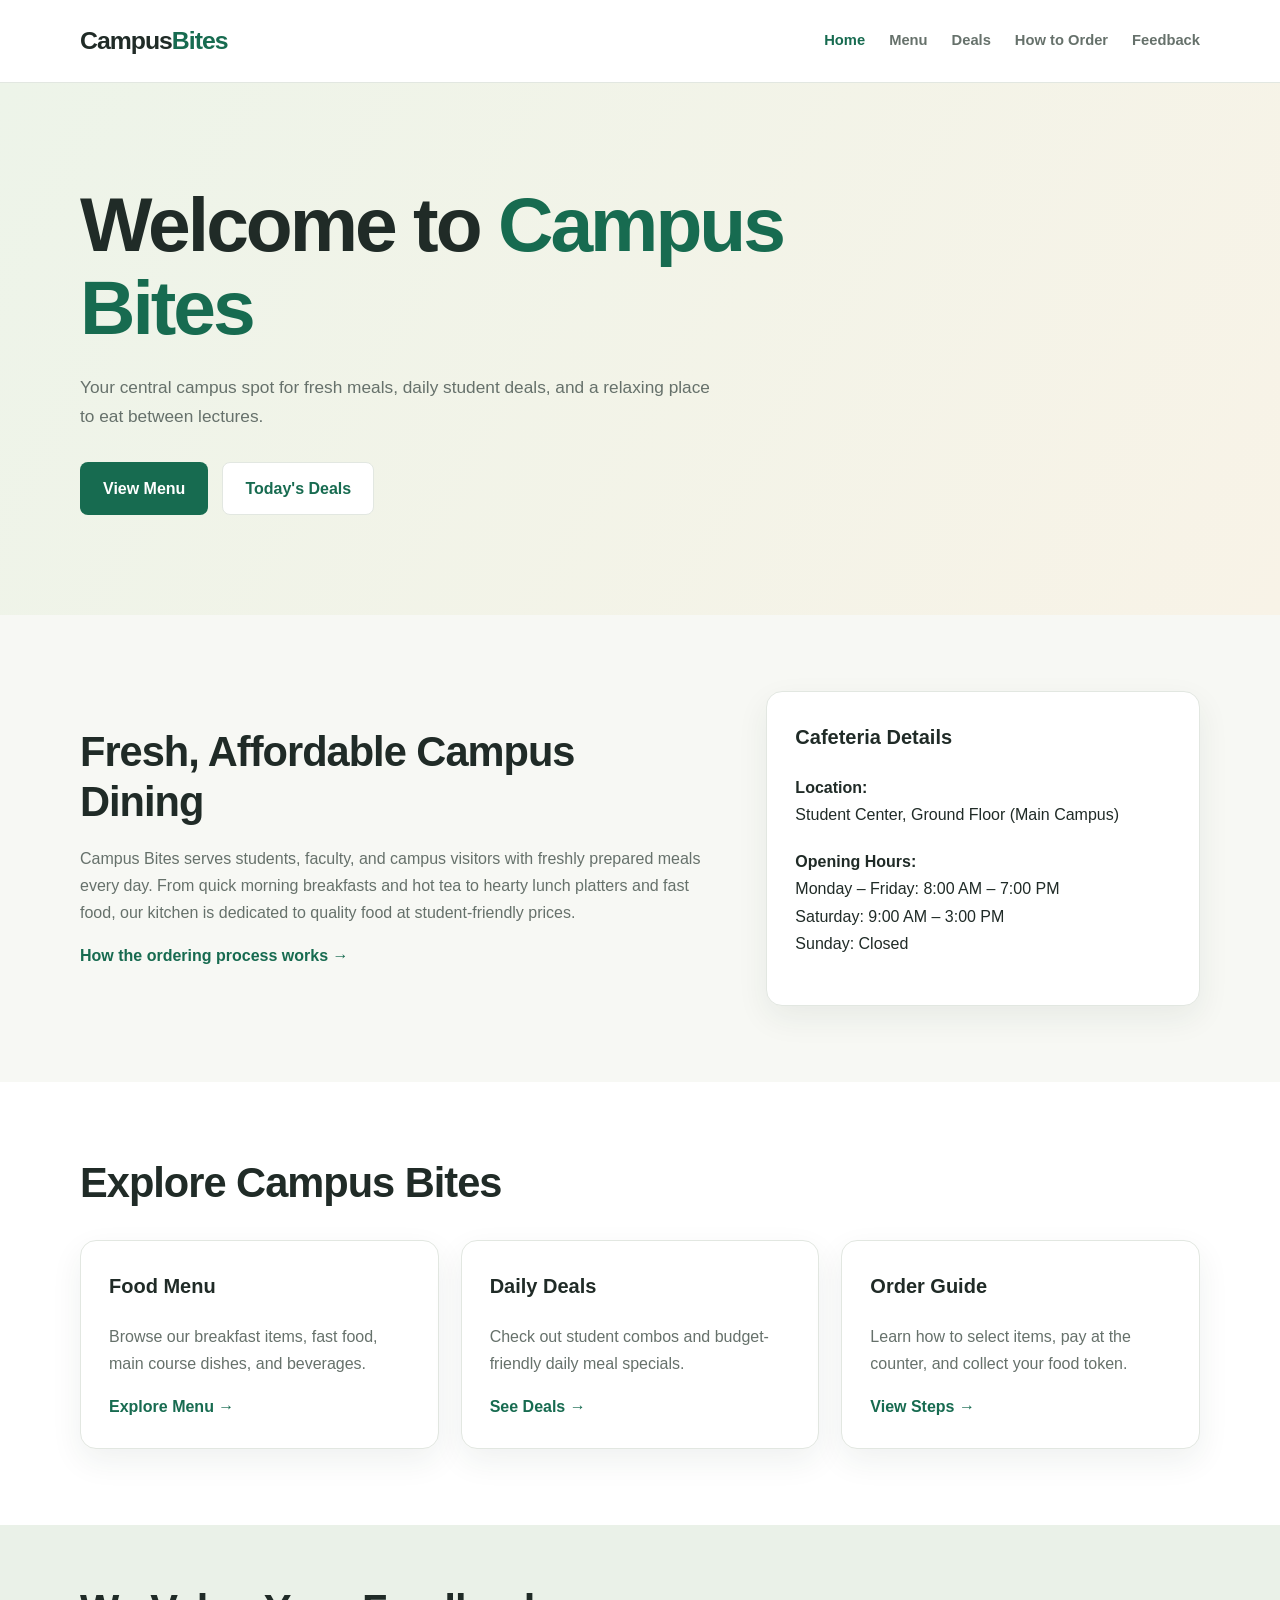
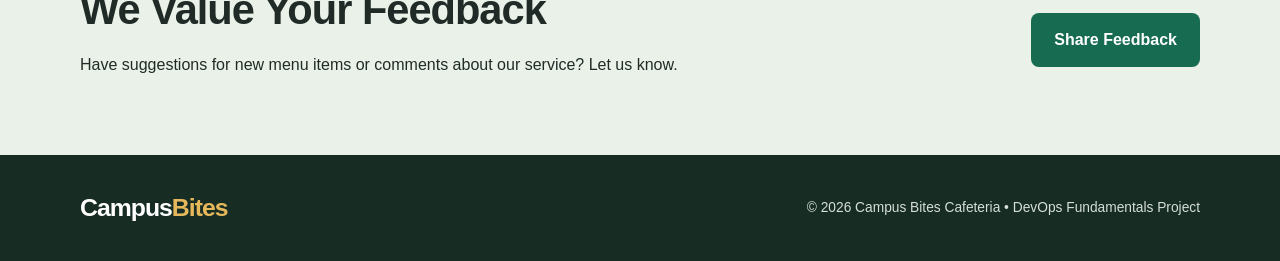
==== src/index.html @ 2783b187 "feature: implement Campus Bites homepage and responsive styles" ====
<!DOCTYPE html>
<html lang="en">

<head>
    <meta charset="UTF-8">
    <meta name="viewport" content="width=device-width, initial-scale=1.0">
    <title>Campus Bites | University Cafeteria</title>
    <link rel="stylesheet" href="../styles/style.css">
</head>

<body>

    <header class="site-header">
        <div class="container header-inner">
            <a class="brand" href="index.html">Campus<span>Bites</span></a>
            <nav class="site-nav" aria-label="Main Navigation">
                <a class="active" href="index.html">Home</a>
                <a href="menu.html">Menu</a>
                <a href="deals.html">Deals</a>
                <a href="order.html">How to Order</a>
                <a href="feedback.html">Feedback</a>
            </nav>
        </div>
    </header>

    <main>
        <section class="hero">
            <div class="container hero-content">
                <h1>Welcome to <span>Campus Bites</span></h1>
                <p class="hero-description">
                    Your central campus spot for fresh meals, daily student deals, and a relaxing place to eat between
                    lectures.
                </p>
                <div class="hero-actions">
                    <a class="btn btn-primary" href="menu.html">View Menu</a>
                    <a class="btn btn-secondary" href="deals.html">Today's Deals</a>
                </div>
            </div>
        </section>

        <section class="section welcome">
            <div class="container welcome-grid">
                <div>
                    <h2>Fresh, Affordable Campus Dining</h2>
                    <p>
                        Campus Bites serves students, faculty, and campus visitors with freshly prepared meals every
                        day. From quick morning breakfasts and hot tea to hearty lunch platters and fast food, our
                        kitchen is dedicated to quality food at student-friendly prices.
                    </p>
                    <a class="text-link" href="order.html">How the ordering process works &rarr;</a>
                </div>

                <div class="info-card">
                    <h3>Cafeteria Details</h3>
                    <p>
                        <strong>Location:</strong><br>
                        Student Center, Ground Floor (Main Campus)
                    </p>
                    <p>
                        <strong>Opening Hours:</strong><br>
                        Monday &ndash; Friday: 8:00 AM &ndash; 7:00 PM<br>
                        Saturday: 9:00 AM &ndash; 3:00 PM<br>
                        Sunday: Closed
                    </p>
                </div>
            </div>
        </section>

        <section class="section quick-links">
            <div class="container">
                <h2>Explore Campus Bites</h2>
                <div class="card-grid">
                    <article class="feature-card">
                        <h3>Food Menu</h3>
                        <p>Browse our breakfast items, fast food, main course dishes, and beverages.</p>
                        <a class="text-link" href="menu.html">Explore Menu &rarr;</a>
                    </article>

                    <article class="feature-card">
                        <h3>Daily Deals</h3>
                        <p>Check out student combos and budget-friendly daily meal specials.</p>
                        <a class="text-link" href="deals.html">See Deals &rarr;</a>
                    </article>

                    <article class="feature-card">
                        <h3>Order Guide</h3>
                        <p>Learn how to select items, pay at the counter, and collect your food token.</p>
                        <a class="text-link" href="order.html">View Steps &rarr;</a>
                    </article>
                </div>
            </div>
        </section>

        <section class="feedback-banner">
            <div class="container feedback-banner-inner">
                <div>
                    <h2>We Value Your Feedback</h2>
                    <p>Have suggestions for new menu items or comments about our service? Let us know.</p>
                </div>
                <a class="btn btn-primary" href="feedback.html">Share Feedback</a>
            </div>
        </section>
    </main>

    <footer class="site-footer">
        <div class="container footer-inner">
            <a class="brand footer-brand" href="index.html">Campus<span>Bites</span></a>
            <p>&copy; 2026 Campus Bites Cafeteria &bull; DevOps Fundamentals Project</p>
        </div>
    </footer>

</body>

</html>
---- styles/style.css ----
:root {
     --color-primary: #176b50;
     --color-primary-dark: #104b39;
     --color-accent: #e6b85c;
     --color-background: #f7f8f4;
     --color-surface: #ffffff;
     --color-text: #202b27;
     --color-muted: #66716b;
     --color-border: #e2e7e1;
     --radius: 16px;
     --shadow: 0 12px 32px rgba(26, 53, 39, 0.07);
 }

 * {
     box-sizing: border-box;
 }

 html {
     scroll-behavior: smooth;
 }

 body {
     margin: 0;
     color: var(--color-text);
     background: var(--color-background);
     font-family: Arial, Helvetica, sans-serif;
     line-height: 1.7;
 }

 a {
     color: inherit;
     text-decoration: none;
 }

 .container {
     width: min(1120px, calc(100% - 40px));
     margin-inline: auto;
 }

 .site-header {
     background: var(--color-surface);
     border-bottom: 1px solid var(--color-border);
 }

 .header-inner {
     min-height: 82px;
     display: flex;
     align-items: center;
     justify-content: space-between;
     gap: 24px;
 }

 .brand {
     font-size: 1.55rem;
     font-weight: 800;
     letter-spacing: -1px;
 }

 .brand span {
     color: var(--color-primary);
 }

 .site-nav {
     display: flex;
     flex-wrap: wrap;
     align-items: center;
     gap: 24px;
 }

 .site-nav a {
     color: var(--color-muted);
     font-size: 0.92rem;
     font-weight: 600;
 }

 .site-nav a:hover,
 .site-nav a.active {
     color: var(--color-primary);
 }

 .hero {
     padding: 100px 0;
     background: linear-gradient(120deg, #edf4e9, #f8f3e7);
 }

 .hero-content {
     max-width: 1120px;
 }

 .eyebrow {
     margin: 0 0 12px;
     color: var(--color-primary);
     font-size: 0.78rem;
     font-weight: 800;
     letter-spacing: 2px;
 }

 .hero h1 {
     max-width: 760px;
     margin: 0;
     font-size: clamp(2.7rem, 6vw, 5rem);
     line-height: 1.08;
     letter-spacing: -3px;
 }

 .hero h1 span {
     color: var(--color-primary);
 }

 .hero-description {
     max-width: 640px;
     margin: 24px 0 30px;
     color: var(--color-muted);
     font-size: 1.08rem;
 }

 .hero-actions {
     display: flex;
     flex-wrap: wrap;
     gap: 14px;
 }

 .btn {
     display: inline-flex;
     justify-content: center;
     align-items: center;
     min-height: 48px;
     padding: 12px 22px;
     border: 1px solid transparent;
     border-radius: 8px;
     font-weight: 700;
     transition: transform 0.2s, background 0.2s;
 }

 .btn:hover {
     transform: translateY(-2px);
 }

 .btn-primary {
     color: #ffffff;
     background: var(--color-primary);
 }

 .btn-primary:hover {
     background: var(--color-primary-dark);
 }

 .btn-secondary {
     color: var(--color-primary);
     background: #ffffff;
     border-color: var(--color-border);
 }

 .section {
     padding: 76px 0;
 }

 .welcome-grid {
     display: grid;
     grid-template-columns: 1.3fr 0.9fr;
     align-items: center;
     gap: 60px;
 }

 .section h2,
 .feedback-banner h2 {
     margin: 0 0 18px;
     font-size: clamp(1.8rem, 4vw, 2.6rem);
     line-height: 1.2;
     letter-spacing: -1px;
 }

 .welcome-grid>div:first-child>p:not(.eyebrow) {
     color: var(--color-muted);
 }

 .info-card,
 .feature-card {
     padding: 28px;
     background: var(--color-surface);
     border: 1px solid var(--color-border);
     border-radius: var(--radius);
     box-shadow: var(--shadow);
 }

 .info-card h3,
 .feature-card h3 {
     margin-top: 0;
     font-size: 1.25rem;
 }

 .info-card p {
     margin-bottom: 20px;
 }

 .small-note {
     color: var(--color-muted);
     font-size: 0.8rem;
 }

 .quick-links {
     background: #ffffff;
 }

 .card-grid {
     display: grid;
     grid-template-columns: repeat(3, minmax(0, 1fr));
     gap: 22px;
     margin-top: 32px;
 }

 .card-number {
     color: var(--color-primary);
     font-size: 0.85rem;
     font-weight: 800;
 }

 .feature-card p {
     color: var(--color-muted);
 }

 .text-link {
     color: var(--color-primary);
     font-weight: 700;
 }

 .feedback-banner {
     padding: 60px 0;
     background: #eaf1e8;
 }

 .feedback-banner-inner {
     display: flex;
     align-items: center;
     justify-content: space-between;
     gap: 30px;
 }

 .feedback-banner h2 {
     margin-bottom: 10px;
 }

 .site-footer {
     padding: 32px 0;
     background: #172c23;
     color: #ffffff;
 }

 .footer-inner {
     display: flex;
     flex-wrap: wrap;
     align-items: center;
     justify-content: space-between;
     gap: 16px;
 }

 .footer-brand span {
     color: var(--color-accent);
 }

 .footer-inner p {
     margin: 0;
     color: #d4dfd7;
     font-size: 0.86rem;
 }

 @media (max-width: 800px) {
     .header-inner {
         padding: 18px 0;
         align-items: flex-start;
         flex-direction: column;
     }

     .site-nav {
         gap: 12px 18px;
     }

     .hero {
         padding: 72px 0;
     }

     .welcome-grid {
         grid-template-columns: 1fr;
         gap: 30px;
     }

     .card-grid {
         grid-template-columns: 1fr 1fr;
     }

     .feedback-banner-inner {
         align-items: flex-start;
         flex-direction: column;
     }
 }

 @media (max-width: 520px) {
     .container {
         width: min(100% - 28px, 1120px);
     }

     .hero h1 {
         letter-spacing: -1.5px;
     }

     .card-grid {
         grid-template-columns: 1fr;
     }

     .footer-inner {
         align-items: flex-start;
         flex-direction: column;
     }
 }
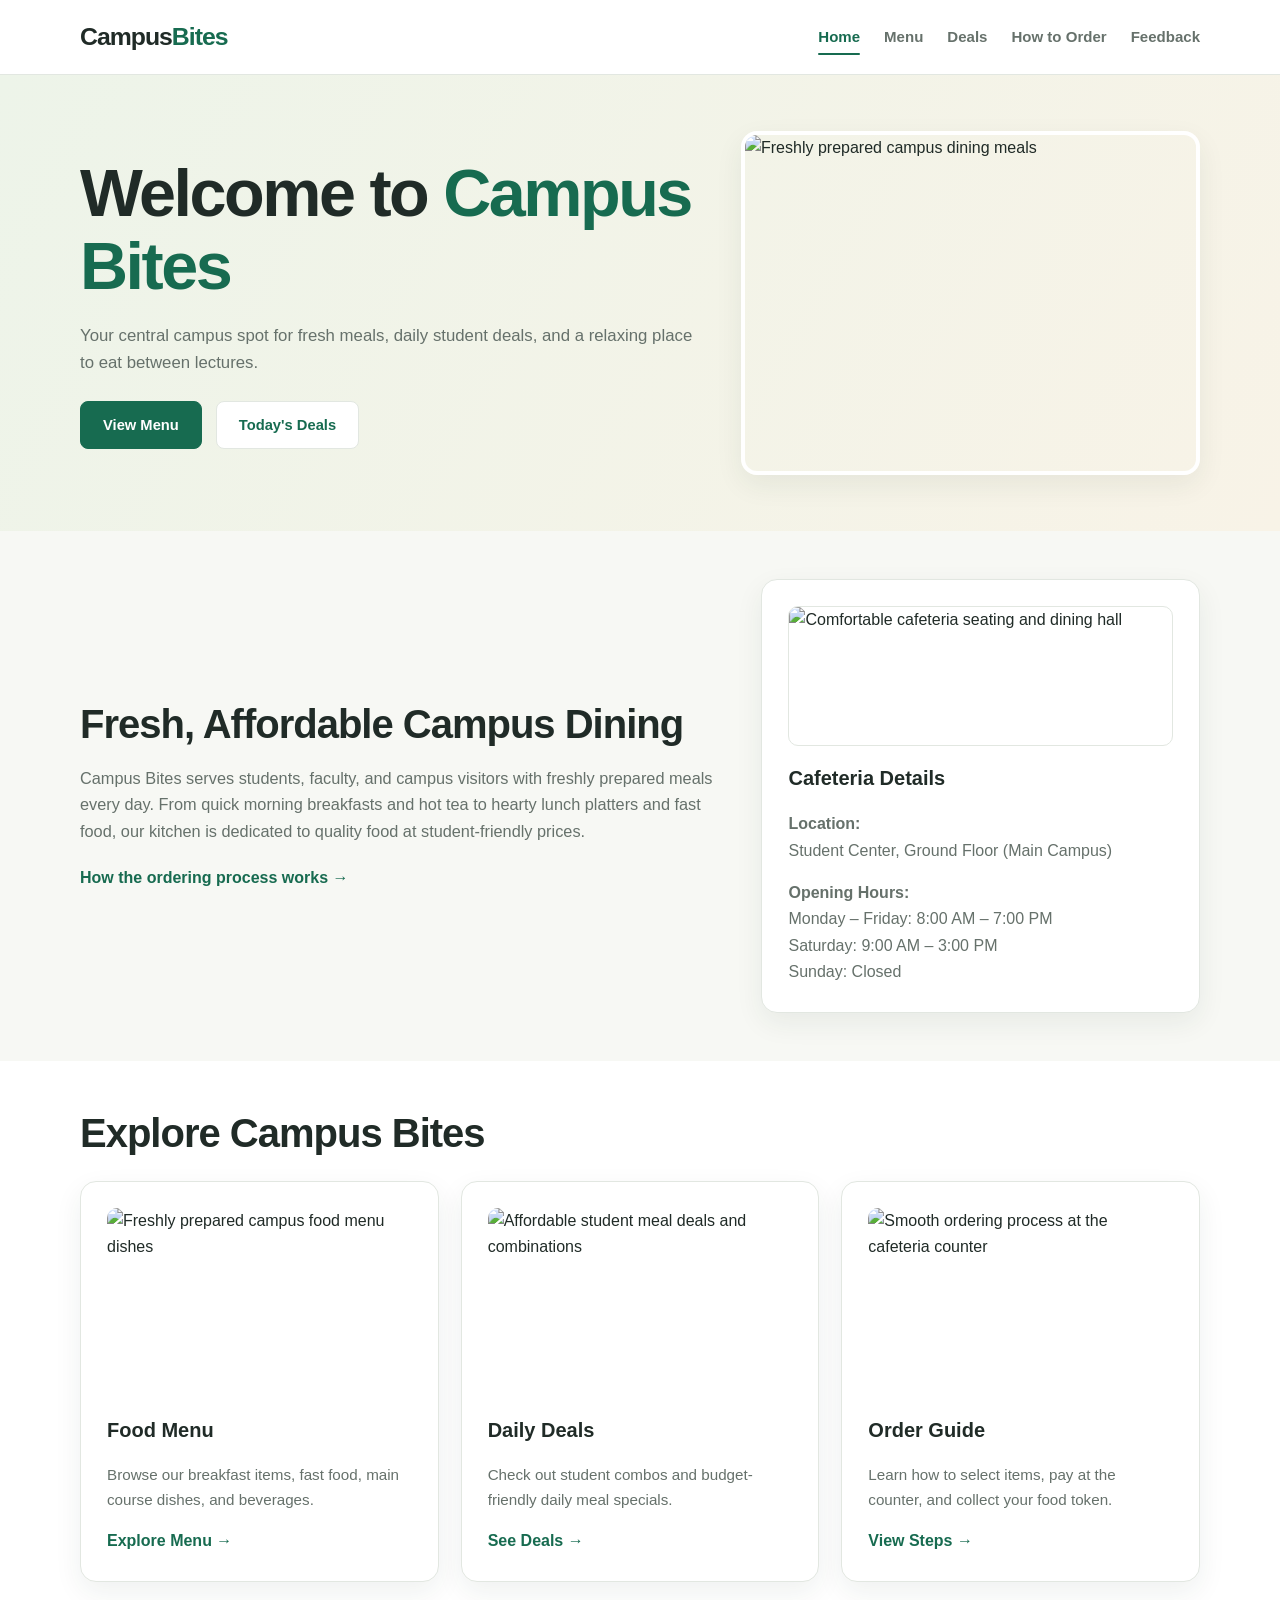
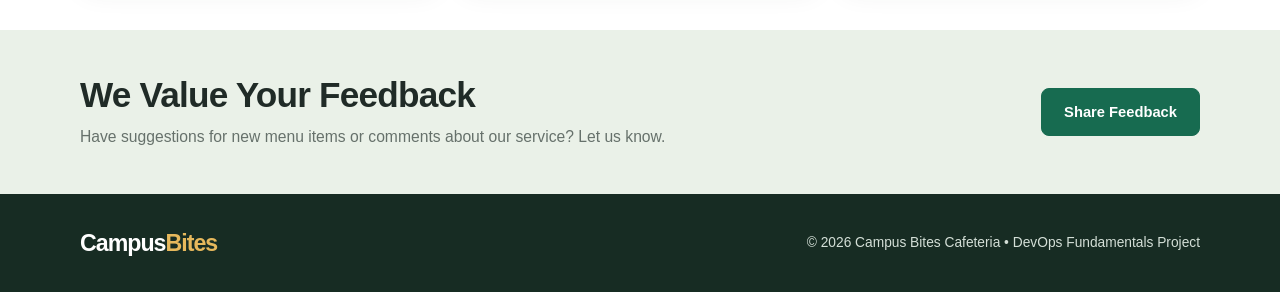
==== commit efd28c00: "fix: update homepage and global CSS" ====
--- a/src/index.html
+++ b/src/index.html
@@ -2,19 +2,24 @@
 <html lang="en">
 
 <head>
+    <!-- Basic document metadata -->
     <meta charset="UTF-8">
     <meta name="viewport" content="width=device-width, initial-scale=1.0">
+    <meta name="description" content="Welcome to Campus Bites - your central university cafeteria for fresh meals, daily student deals, and friendly dining.">
     <title>Campus Bites | University Cafeteria</title>
+
+    <!-- Shared stylesheet across all pages -->
     <link rel="stylesheet" href="../styles/style.css">
 </head>
 
 <body>
 
+    <!-- Shared Website Header and Navigation -->
     <header class="site-header">
         <div class="container header-inner">
-            <a class="brand" href="index.html">Campus<span>Bites</span></a>
+            <a class="brand" href="index.html" aria-label="Campus Bites home">Campus<span>Bites</span></a>
             <nav class="site-nav" aria-label="Main Navigation">
-                <a class="active" href="index.html">Home</a>
+                <a class="active" href="index.html" aria-current="page">Home</a>
                 <a href="menu.html">Menu</a>
                 <a href="deals.html">Deals</a>
                 <a href="order.html">How to Order</a>
@@ -24,20 +29,30 @@
     </header>
 
     <main>
+        <!-- Homepage Hero Section with Visual Split Layout -->
         <section class="hero">
-            <div class="container hero-content">
-                <h1>Welcome to <span>Campus Bites</span></h1>
-                <p class="hero-description">
-                    Your central campus spot for fresh meals, daily student deals, and a relaxing place to eat between
-                    lectures.
-                </p>
-                <div class="hero-actions">
-                    <a class="btn btn-primary" href="menu.html">View Menu</a>
-                    <a class="btn btn-secondary" href="deals.html">Today's Deals</a>
+            <div class="container hero-content home-hero-grid">
+                <div class="home-hero-text">
+                    <h1>Welcome to <span>Campus Bites</span></h1>
+                    <p class="hero-description">
+                        Your central campus spot for fresh meals, daily student deals, and a relaxing place to eat between
+                        lectures.
+                    </p>
+                    <div class="hero-actions">
+                        <a class="btn btn-primary" href="menu.html">View Menu</a>
+                        <a class="btn btn-secondary" href="deals.html">Today's Deals</a>
+                    </div>
+                </div>
+                <div class="home-hero-visual">
+                    <img src="https://images.unsplash.com/photo-1504674900247-0877df9cc836?auto=format&fit=crop&w=800&q=80"
+                         alt="Freshly prepared campus dining meals"
+                         class="home-hero-image"
+                         fetchpriority="high">
                 </div>
             </div>
         </section>
 
+        <!-- Welcome & Cafeteria Information Section -->
         <section class="section welcome">
             <div class="container welcome-grid">
                 <div>
@@ -51,6 +66,10 @@
                 </div>
 
                 <div class="info-card">
+                    <img src="https://images.unsplash.com/photo-1555396273-367ea4eb4db5?auto=format&fit=crop&w=700&q=80"
+                         alt="Comfortable cafeteria seating and dining hall"
+                         class="welcome-card-image"
+                         loading="lazy">
                     <h3>Cafeteria Details</h3>
                     <p>
                         <strong>Location:</strong><br>
@@ -66,23 +85,39 @@
             </div>
         </section>
 
+        <!-- Explore Quick Links Feature Section -->
         <section class="section quick-links">
             <div class="container">
                 <h2>Explore Campus Bites</h2>
                 <div class="card-grid">
+                    <!-- Feature Card 1: Food Menu -->
                     <article class="feature-card">
+                        <img src="https://images.unsplash.com/photo-1565299624946-b28f40a0ae38?auto=format&fit=crop&w=600&q=80"
+                             alt="Freshly prepared campus food menu dishes"
+                             class="feature-card-image"
+                             loading="lazy">
                         <h3>Food Menu</h3>
                         <p>Browse our breakfast items, fast food, main course dishes, and beverages.</p>
                         <a class="text-link" href="menu.html">Explore Menu &rarr;</a>
                     </article>
 
+                    <!-- Feature Card 2: Daily Deals -->
                     <article class="feature-card">
+                        <img src="https://images.unsplash.com/photo-1567620905732-2d1ec7ab7445?auto=format&fit=crop&w=600&q=80"
+                             alt="Affordable student meal deals and combinations"
+                             class="feature-card-image"
+                             loading="lazy">
                         <h3>Daily Deals</h3>
                         <p>Check out student combos and budget-friendly daily meal specials.</p>
                         <a class="text-link" href="deals.html">See Deals &rarr;</a>
                     </article>
 
+                    <!-- Feature Card 3: Order Guide -->
                     <article class="feature-card">
+                        <img src="https://images.unsplash.com/photo-1556740738-b6a63e27c4df?auto=format&fit=crop&w=600&q=80"
+                             alt="Smooth ordering process at the cafeteria counter"
+                             class="feature-card-image"
+                             loading="lazy">
                         <h3>Order Guide</h3>
                         <p>Learn how to select items, pay at the counter, and collect your food token.</p>
                         <a class="text-link" href="order.html">View Steps &rarr;</a>
@@ -91,6 +126,7 @@
             </div>
         </section>
 
+        <!-- Feedback Call to Action Banner -->
         <section class="feedback-banner">
             <div class="container feedback-banner-inner">
                 <div>
@@ -102,13 +138,14 @@
         </section>
     </main>
 
+    <!-- Shared Website Footer -->
     <footer class="site-footer">
         <div class="container footer-inner">
-            <a class="brand footer-brand" href="index.html">Campus<span>Bites</span></a>
+            <a class="brand footer-brand" href="index.html" aria-label="Campus Bites home">Campus<span>Bites</span></a>
             <p>&copy; 2026 Campus Bites Cafeteria &bull; DevOps Fundamentals Project</p>
         </div>
     </footer>
 
 </body>
 
-</html>+</html>
--- a/styles/style.css
+++ b/styles/style.css
@@ -1,314 +1,1843 @@
- :root {
-     --color-primary: #176b50;
-     --color-primary-dark: #104b39;
-     --color-accent: #e6b85c;
-     --color-background: #f7f8f4;
-     --color-surface: #ffffff;
-     --color-text: #202b27;
-     --color-muted: #66716b;
-     --color-border: #e2e7e1;
-     --radius: 16px;
-     --shadow: 0 12px 32px rgba(26, 53, 39, 0.07);
- }
-
- * {
-     box-sizing: border-box;
- }
-
- html {
-     scroll-behavior: smooth;
- }
-
- body {
-     margin: 0;
-     color: var(--color-text);
-     background: var(--color-background);
-     font-family: Arial, Helvetica, sans-serif;
-     line-height: 1.7;
- }
-
- a {
-     color: inherit;
-     text-decoration: none;
- }
-
- .container {
-     width: min(1120px, calc(100% - 40px));
-     margin-inline: auto;
- }
-
- .site-header {
-     background: var(--color-surface);
-     border-bottom: 1px solid var(--color-border);
- }
-
- .header-inner {
-     min-height: 82px;
-     display: flex;
-     align-items: center;
-     justify-content: space-between;
-     gap: 24px;
- }
-
- .brand {
-     font-size: 1.55rem;
-     font-weight: 800;
-     letter-spacing: -1px;
- }
-
- .brand span {
-     color: var(--color-primary);
- }
-
- .site-nav {
-     display: flex;
-     flex-wrap: wrap;
-     align-items: center;
-     gap: 24px;
- }
-
- .site-nav a {
-     color: var(--color-muted);
-     font-size: 0.92rem;
-     font-weight: 600;
- }
-
- .site-nav a:hover,
- .site-nav a.active {
-     color: var(--color-primary);
- }
-
- .hero {
-     padding: 100px 0;
-     background: linear-gradient(120deg, #edf4e9, #f8f3e7);
- }
-
- .hero-content {
-     max-width: 1120px;
- }
-
- .eyebrow {
-     margin: 0 0 12px;
-     color: var(--color-primary);
-     font-size: 0.78rem;
-     font-weight: 800;
-     letter-spacing: 2px;
- }
-
- .hero h1 {
-     max-width: 760px;
-     margin: 0;
-     font-size: clamp(2.7rem, 6vw, 5rem);
-     line-height: 1.08;
-     letter-spacing: -3px;
- }
-
- .hero h1 span {
-     color: var(--color-primary);
- }
-
- .hero-description {
-     max-width: 640px;
-     margin: 24px 0 30px;
-     color: var(--color-muted);
-     font-size: 1.08rem;
- }
-
- .hero-actions {
-     display: flex;
-     flex-wrap: wrap;
-     gap: 14px;
- }
-
- .btn {
-     display: inline-flex;
-     justify-content: center;
-     align-items: center;
-     min-height: 48px;
-     padding: 12px 22px;
-     border: 1px solid transparent;
-     border-radius: 8px;
-     font-weight: 700;
-     transition: transform 0.2s, background 0.2s;
- }
-
- .btn:hover {
-     transform: translateY(-2px);
- }
-
- .btn-primary {
-     color: #ffffff;
-     background: var(--color-primary);
- }
-
- .btn-primary:hover {
-     background: var(--color-primary-dark);
- }
-
- .btn-secondary {
-     color: var(--color-primary);
-     background: #ffffff;
-     border-color: var(--color-border);
- }
-
- .section {
-     padding: 76px 0;
- }
-
- .welcome-grid {
-     display: grid;
-     grid-template-columns: 1.3fr 0.9fr;
-     align-items: center;
-     gap: 60px;
- }
-
- .section h2,
- .feedback-banner h2 {
-     margin: 0 0 18px;
-     font-size: clamp(1.8rem, 4vw, 2.6rem);
-     line-height: 1.2;
-     letter-spacing: -1px;
- }
-
- .welcome-grid>div:first-child>p:not(.eyebrow) {
-     color: var(--color-muted);
- }
-
- .info-card,
- .feature-card {
-     padding: 28px;
-     background: var(--color-surface);
-     border: 1px solid var(--color-border);
-     border-radius: var(--radius);
-     box-shadow: var(--shadow);
- }
-
- .info-card h3,
- .feature-card h3 {
-     margin-top: 0;
-     font-size: 1.25rem;
- }
-
- .info-card p {
-     margin-bottom: 20px;
- }
-
- .small-note {
-     color: var(--color-muted);
-     font-size: 0.8rem;
- }
-
- .quick-links {
-     background: #ffffff;
- }
-
- .card-grid {
-     display: grid;
-     grid-template-columns: repeat(3, minmax(0, 1fr));
-     gap: 22px;
-     margin-top: 32px;
- }
-
- .card-number {
-     color: var(--color-primary);
-     font-size: 0.85rem;
-     font-weight: 800;
- }
-
- .feature-card p {
-     color: var(--color-muted);
- }
-
- .text-link {
-     color: var(--color-primary);
-     font-weight: 700;
- }
-
- .feedback-banner {
-     padding: 60px 0;
-     background: #eaf1e8;
- }
-
- .feedback-banner-inner {
-     display: flex;
-     align-items: center;
-     justify-content: space-between;
-     gap: 30px;
- }
-
- .feedback-banner h2 {
-     margin-bottom: 10px;
- }
-
- .site-footer {
-     padding: 32px 0;
-     background: #172c23;
-     color: #ffffff;
- }
-
- .footer-inner {
-     display: flex;
-     flex-wrap: wrap;
-     align-items: center;
-     justify-content: space-between;
-     gap: 16px;
- }
-
- .footer-brand span {
-     color: var(--color-accent);
- }
-
- .footer-inner p {
-     margin: 0;
-     color: #d4dfd7;
-     font-size: 0.86rem;
- }
-
- @media (max-width: 800px) {
-     .header-inner {
-         padding: 18px 0;
-         align-items: flex-start;
-         flex-direction: column;
-     }
-
-     .site-nav {
-         gap: 12px 18px;
-     }
-
-     .hero {
-         padding: 72px 0;
-     }
-
-     .welcome-grid {
-         grid-template-columns: 1fr;
-         gap: 30px;
-     }
-
-     .card-grid {
-         grid-template-columns: 1fr 1fr;
-     }
-
-     .feedback-banner-inner {
-         align-items: flex-start;
-         flex-direction: column;
-     }
- }
-
- @media (max-width: 520px) {
-     .container {
-         width: min(100% - 28px, 1120px);
-     }
-
-     .hero h1 {
-         letter-spacing: -1.5px;
-     }
-
-     .card-grid {
-         grid-template-columns: 1fr;
-     }
-
-     .footer-inner {
-         align-items: flex-start;
-         flex-direction: column;
-     }
- }+/* ==========================================================================
+   CAMPUS BITES — COMPLETE SHARED STYLESHEET
+   Shared across all pages: Home, Menu, Deals, How to Order, Feedback
+   ========================================================================== */
+
+/* ==========================================================================
+   1. CSS CUSTOM PROPERTIES (DESIGN TOKENS)
+   Unified color palette, typography tokens, radius, and elevation tokens
+   ========================================================================== */
+:root {
+    /* Brand color palette */
+    --color-primary: #176b50;
+    --color-primary-dark: #104b39;
+    --color-accent: #e6b85c;
+    --color-background: #f7f8f4;
+    --color-surface: #ffffff;
+    --color-text: #202b27;
+    --color-muted: #66716b;
+    --color-border: #e2e7e1;
+
+    /* Shape & elevation tokens */
+    --radius: 16px;
+    --shadow: 0 10px 28px rgba(26, 53, 39, 0.07);
+    --shadow-hover: 0 16px 36px rgba(26, 53, 39, 0.12);
+}
+
+/* ==========================================================================
+   2. GLOBAL RESETS & BASE TYPOGRAPHY
+   Standard cross-browser resets and foundational element formatting
+   ========================================================================== */
+*,
+*::before,
+*::after {
+    box-sizing: border-box;
+}
+
+html {
+    scroll-behavior: smooth;
+}
+
+body {
+    margin: 0;
+    color: var(--color-text);
+    background: var(--color-background);
+    font-family: Arial, Helvetica, sans-serif;
+    line-height: 1.65;
+}
+
+img {
+    display: block;
+    max-width: 100%;
+}
+
+a {
+    color: inherit;
+    text-decoration: none;
+    transition: color 0.2s ease;
+}
+
+a:focus-visible,
+button:focus-visible {
+    outline: 3px solid var(--color-accent);
+    outline-offset: 3px;
+}
+
+/* ==========================================================================
+   3. SHARED LAYOUT CONTAINERS & UTILITY CLASSES
+   Standard responsive containers, section spacing, and utility classes
+   ========================================================================== */
+.container {
+    width: min(1120px, calc(100% - 40px));
+    margin-inline: auto;
+}
+
+/* Refined section spacing for a cohesive, balanced vertical rhythm */
+.section {
+    padding: 48px 0;
+}
+
+.section h2,
+.feedback-banner h2 {
+    margin: 0 0 14px;
+    font-size: clamp(1.8rem, 3.8vw, 2.5rem);
+    line-height: 1.2;
+    letter-spacing: -1px;
+}
+
+.text-link {
+    display: inline-flex;
+    align-items: center;
+    gap: 4px;
+    color: var(--color-primary);
+    font-weight: 700;
+    transition: color 0.2s ease, transform 0.2s ease;
+}
+
+.text-link:hover {
+    color: var(--color-primary-dark);
+    transform: translateX(3px);
+}
+
+.small-note {
+    color: var(--color-muted);
+    font-size: 0.8rem;
+}
+
+/* ==========================================================================
+   4. SHARED SITE HEADER & NAVIGATION
+   Consistent header bar, branding logo, and accessible nav links
+   ========================================================================== */
+.site-header {
+    background: var(--color-surface);
+    border-bottom: 1px solid var(--color-border);
+    position: relative;
+    z-index: 10;
+}
+
+.header-inner {
+    min-height: 74px;
+    display: flex;
+    align-items: center;
+    justify-content: space-between;
+    gap: 24px;
+}
+
+.brand {
+    flex-shrink: 0;
+    font-size: 1.55rem;
+    font-weight: 800;
+    letter-spacing: -1px;
+    color: var(--color-text);
+}
+
+.brand span {
+    color: var(--color-primary);
+}
+
+.site-nav {
+    display: flex;
+    flex-wrap: wrap;
+    align-items: center;
+    gap: 24px;
+}
+
+.site-nav a {
+    color: var(--color-muted);
+    font-size: 0.94rem;
+    font-weight: 600;
+    padding: 6px 0;
+    position: relative;
+    transition: color 0.2s ease;
+}
+
+.site-nav a:hover,
+.site-nav a.active {
+    color: var(--color-primary);
+}
+
+.site-nav a.active {
+    font-weight: 700;
+}
+
+.site-nav a.active::after {
+    content: "";
+    position: absolute;
+    bottom: 0;
+    left: 0;
+    width: 100%;
+    height: 2px;
+    background: var(--color-primary);
+    border-radius: 2px;
+}
+
+/* ==========================================================================
+   5. BUTTONS & SHARED HERO COMPONENTS
+   Interactive button styles and base hero section presentation
+   ========================================================================== */
+.btn {
+    display: inline-flex;
+    justify-content: center;
+    align-items: center;
+    min-height: 46px;
+    padding: 11px 22px;
+    border: 1px solid transparent;
+    border-radius: 8px;
+    font-size: 0.92rem;
+    font-weight: 700;
+    cursor: pointer;
+    text-decoration: none;
+    transition: transform 0.2s ease, background 0.2s ease, box-shadow 0.2s ease;
+}
+
+.btn:hover {
+    transform: translateY(-2px);
+}
+
+.btn-primary {
+    color: #ffffff;
+    background: var(--color-primary);
+    border-color: var(--color-primary);
+}
+
+.btn-primary:hover {
+    background: var(--color-primary-dark);
+    border-color: var(--color-primary-dark);
+    box-shadow: 0 8px 20px rgba(16, 75, 57, 0.2);
+}
+
+.btn-secondary {
+    color: var(--color-primary);
+    background: #ffffff;
+    border-color: var(--color-border);
+}
+
+.btn-secondary:hover {
+    background: #f0f4ef;
+    border-color: var(--color-primary);
+}
+
+.hero {
+    padding: 56px 0;
+    background: linear-gradient(120deg, #edf4e9, #f8f3e7);
+}
+
+.hero-content {
+    max-width: 1120px;
+}
+
+.hero h1 {
+    max-width: 760px;
+    margin: 0;
+    font-size: clamp(2.4rem, 5.2vw, 4.2rem);
+    line-height: 1.1;
+    letter-spacing: -2.5px;
+}
+
+.hero h1 span {
+    color: var(--color-primary);
+}
+
+.hero-description {
+    max-width: 640px;
+    margin: 18px 0 24px;
+    color: var(--color-muted);
+    font-size: 1.05rem;
+    line-height: 1.65;
+}
+
+.hero-actions {
+    display: flex;
+    flex-wrap: wrap;
+    align-items: center;
+    gap: 14px;
+}
+
+.hero-actions .btn {
+    text-decoration: none;
+}
+
+/* ==========================================================================
+   6. HOMEPAGE SPECIFIC STYLES
+   Hero grid with photo, welcome info-card, and quick links feature cards
+   ========================================================================== */
+.home-hero-grid {
+    display: grid;
+    grid-template-columns: 1.15fr 0.85fr;
+    align-items: center;
+    gap: 40px;
+}
+
+.home-hero-visual {
+    position: relative;
+}
+
+.home-hero-image {
+    width: 100%;
+    aspect-ratio: 4 / 3;
+    object-fit: cover;
+    border-radius: var(--radius);
+    border: 4px solid #ffffff;
+    box-shadow: var(--shadow);
+}
+
+.welcome-grid {
+    display: grid;
+    grid-template-columns: 1.3fr 0.9fr;
+    align-items: center;
+    gap: 48px;
+}
+
+.welcome-grid > div:first-child > p {
+    color: var(--color-muted);
+    font-size: 1.02rem;
+    margin-bottom: 20px;
+}
+
+.welcome-card-image {
+    width: 100%;
+    height: 140px;
+    object-fit: cover;
+    border-radius: 10px;
+    margin-bottom: 16px;
+    border: 1px solid var(--color-border);
+}
+
+.info-card,
+.feature-card {
+    padding: 26px;
+    background: var(--color-surface);
+    border: 1px solid var(--color-border);
+    border-radius: var(--radius);
+    box-shadow: var(--shadow);
+    transition: transform 0.2s ease, box-shadow 0.2s ease;
+}
+
+.info-card h3,
+.feature-card h3 {
+    margin-top: 0;
+    margin-bottom: 10px;
+    font-size: 1.25rem;
+}
+
+.info-card p {
+    margin-bottom: 14px;
+    color: var(--color-muted);
+}
+
+.info-card p:last-child {
+    margin-bottom: 0;
+}
+
+.quick-links {
+    background: #ffffff;
+}
+
+.card-grid {
+    display: grid;
+    grid-template-columns: repeat(3, minmax(0, 1fr));
+    gap: 22px;
+    margin-top: 24px;
+}
+
+.feature-card:hover {
+    transform: translateY(-4px);
+    box-shadow: var(--shadow-hover);
+}
+
+.feature-card-image {
+    display: block;
+    width: 100%;
+    aspect-ratio: 16 / 10;
+    object-fit: cover;
+    border-radius: 10px;
+    margin-bottom: 16px;
+}
+
+.feature-card p {
+    color: var(--color-muted);
+    margin-bottom: 16px;
+    font-size: 0.95rem;
+}
+
+/* ==========================================================================
+   7. MENU PAGE SPECIFIC STYLES
+   Category filter pills, section anchors, and food item product cards
+   ========================================================================== */
+.menu-hero {
+    padding: 50px 0 36px;
+    background: linear-gradient(120deg, #edf4e9, #f8f3e7);
+}
+
+.menu-hero h1 {
+    margin: 0;
+    font-size: clamp(2.4rem, 5vw, 3.8rem);
+    line-height: 1.15;
+    letter-spacing: -2px;
+}
+
+.menu-hero h1 span {
+    color: var(--color-primary);
+}
+
+.menu-hero-description {
+    max-width: 650px;
+    margin: 16px 0 24px;
+    color: var(--color-muted);
+    font-size: 1.05rem;
+}
+
+.menu-categories {
+    display: flex;
+    flex-wrap: wrap;
+    gap: 12px;
+}
+
+.menu-categories a {
+    display: inline-block;
+    padding: 9px 18px;
+    background: var(--color-surface);
+    color: var(--color-primary);
+    border: 1px solid var(--color-border);
+    border-radius: 8px;
+    font-weight: 700;
+    font-size: 0.92rem;
+    transition: background 0.2s ease, color 0.2s ease, transform 0.2s ease;
+}
+
+.menu-categories a:hover,
+.menu-categories a:focus-visible {
+    background: var(--color-primary);
+    color: #ffffff;
+    border-color: var(--color-primary);
+    transform: translateY(-2px);
+}
+
+.menu-section {
+    scroll-margin-top: 24px;
+    padding: 42px 0;
+}
+
+.menu-section h2 {
+    margin-bottom: 8px;
+}
+
+.menu-section-description {
+    margin: 0 0 20px;
+    color: var(--color-muted);
+    font-size: 0.98rem;
+}
+
+.menu-alternate {
+    background: #ffffff;
+}
+
+.menu-grid {
+    display: grid;
+    grid-template-columns: repeat(3, minmax(0, 1fr));
+    gap: 22px;
+    margin-top: 20px;
+}
+
+.menu-card {
+    display: flex;
+    flex-direction: column;
+    overflow: hidden;
+    padding: 0;
+    background: var(--color-surface);
+    border: 1px solid var(--color-border);
+    border-radius: var(--radius);
+    box-shadow: var(--shadow);
+    transition: transform 0.2s ease, box-shadow 0.2s ease;
+}
+
+.menu-card:hover {
+    transform: translateY(-4px);
+    box-shadow: var(--shadow-hover);
+}
+
+.menu-card-image {
+    display: block;
+    width: 100%;
+    aspect-ratio: 4 / 3;
+    object-fit: cover;
+}
+
+.menu-card-content {
+    display: flex;
+    flex-direction: column;
+    flex: 1;
+    padding: 22px;
+}
+
+.menu-card h3 {
+    margin: 0 0 8px;
+    font-size: 1.25rem;
+    line-height: 1.35;
+}
+
+.menu-card p {
+    flex-grow: 1;
+    margin: 0 0 16px;
+    color: var(--color-muted);
+    font-size: 0.92rem;
+}
+
+.menu-price {
+    display: block;
+    margin-top: auto;
+    color: var(--color-primary);
+    font-size: 1.25rem;
+    font-weight: 800;
+}
+
+/* ==========================================================================
+   8. DEALS PAGE SPECIFIC STYLES
+   Visual photo arch, decorative stamp, daily special card, combo deals & note
+   ========================================================================== */
+.deals-page {
+    margin: 0;
+    background: var(--color-background);
+    color: var(--color-text);
+}
+
+.deals-container {
+    width: min(1120px, calc(100% - 40px));
+    margin-inline: auto;
+}
+
+.deals-hero {
+    position: relative;
+    overflow: hidden;
+    padding: 54px 0;
+    background: linear-gradient(120deg, #edf4e9, #f8f3e7);
+}
+
+.deals-hero-grid {
+    display: grid;
+    grid-template-columns: 1.05fr 0.95fr;
+    align-items: center;
+    gap: 48px;
+}
+
+.deals-hero-copy {
+    min-width: 0;
+}
+
+.deals-hero-copy h1 {
+    margin: 0 0 16px;
+    color: var(--color-text);
+    font-size: clamp(2.6rem, 5vw, 4.4rem);
+    font-weight: 800;
+    letter-spacing: -2.5px;
+    line-height: 1.08;
+}
+
+.deals-hero-copy h1 span {
+    color: var(--color-primary);
+}
+
+.deals-hero-description {
+    max-width: 460px;
+    margin-bottom: 20px;
+    color: var(--color-muted);
+    font-size: 1.02rem;
+    line-height: 1.7;
+}
+
+.deals-hero-actions {
+    display: flex;
+    align-items: center;
+    flex-wrap: wrap;
+    gap: 16px;
+}
+
+.deals-button {
+    display: inline-flex;
+    min-height: 46px;
+    align-items: center;
+    justify-content: center;
+    gap: 10px;
+    padding: 11px 20px;
+    border: 1px solid var(--color-primary);
+    border-radius: 8px;
+    background: var(--color-primary);
+    color: #ffffff !important;
+    font-size: 0.86rem;
+    font-weight: 700;
+    text-align: center;
+    transition: background 0.2s ease, transform 0.2s ease, box-shadow 0.2s ease;
+}
+
+.deals-button:hover {
+    transform: translateY(-2px);
+    border-color: var(--color-primary-dark);
+    background: var(--color-primary-dark);
+    box-shadow: 0 8px 20px rgba(16, 75, 57, 0.2);
+}
+
+.deals-secondary-link {
+    color: var(--color-primary);
+    font-size: 0.9rem;
+    font-weight: 700;
+    text-decoration: underline;
+    text-decoration-color: var(--color-accent);
+    text-underline-offset: 4px;
+    transition: color 0.2s ease;
+}
+
+.deals-secondary-link:hover {
+    color: var(--color-primary-dark);
+}
+
+.deals-highlights {
+    display: flex;
+    flex-wrap: wrap;
+    gap: 8px 18px;
+    margin-top: 20px;
+    color: var(--color-muted);
+    font-size: 0.8rem;
+}
+
+.deals-hero-visual {
+    position: relative;
+    min-width: 0;
+    padding: 10px 12px 20px 15px;
+}
+
+.deals-hero-photo {
+    height: 380px;
+    overflow: hidden;
+    border: 6px solid rgba(255, 255, 255, 0.95);
+    border-radius: 48% 48% 14px 14px;
+    background: #e7ddcb;
+    box-shadow: var(--shadow);
+}
+
+.deals-hero-photo img {
+    width: 100%;
+    height: 100%;
+    object-fit: cover;
+    object-position: center;
+    transition: transform 500ms ease;
+}
+
+.deals-hero-photo:hover img {
+    transform: scale(1.04);
+}
+
+.deals-hero-stamp {
+    position: absolute;
+    top: 24px;
+    left: -14px;
+    z-index: 2;
+    display: flex;
+    width: 90px;
+    height: 90px;
+    flex-direction: column;
+    align-items: center;
+    justify-content: center;
+    border: 4px solid #ffffff;
+    border-radius: 50%;
+    background: var(--color-accent);
+    color: #ffffff;
+    line-height: 1.2;
+    text-align: center;
+    transform: rotate(-9deg);
+    box-shadow: 0 6px 16px rgba(0, 0, 0, 0.12);
+}
+
+.deals-hero-stamp span {
+    font-size: 0.52rem;
+    font-weight: 800;
+    letter-spacing: 1px;
+}
+
+.deals-hero-stamp strong {
+    font-size: 1.2rem;
+}
+
+.deals-hero-caption {
+    position: absolute;
+    right: 0;
+    bottom: 4px;
+    display: flex;
+    align-items: center;
+    gap: 8px;
+    padding: 11px 14px;
+    border: 1px solid var(--color-border);
+    border-radius: 8px;
+    background: #ffffff;
+    box-shadow: var(--shadow);
+    color: var(--color-primary-dark);
+    font-size: 0.76rem;
+    font-weight: 700;
+}
+
+.deals-status-dot {
+    width: 8px;
+    height: 8px;
+    flex-shrink: 0;
+    border-radius: 50%;
+    background: #65a879;
+}
+
+.deals-section {
+    padding-top: 44px;
+}
+
+.deals-section-heading {
+    display: flex;
+    align-items: flex-end;
+    justify-content: space-between;
+    gap: 20px;
+    margin-bottom: 22px;
+}
+
+.deals-section-heading h2 {
+    margin: 0 0 6px;
+    color: var(--color-text);
+    font-size: clamp(1.8rem, 3.5vw, 2.6rem);
+    letter-spacing: -1.2px;
+    line-height: 1.15;
+}
+
+.deals-section-heading h2 span {
+    color: var(--color-primary);
+}
+
+.deals-section-heading p {
+    margin: 0;
+    color: var(--color-muted);
+    font-size: 0.95rem;
+}
+
+.deals-section-index {
+    padding-bottom: 6px;
+    color: var(--color-muted);
+    font-size: 0.68rem;
+    font-weight: 700;
+    letter-spacing: 1.4px;
+    white-space: nowrap;
+}
+
+.daily-special-card {
+    display: grid;
+    grid-template-columns: 1fr 0.9fr;
+    align-items: stretch;
+    overflow: hidden;
+    border: 1px solid var(--color-border);
+    border-radius: var(--radius);
+    background: #ffffff;
+    box-shadow: var(--shadow);
+}
+
+.daily-special-content {
+    display: flex;
+    flex-direction: column;
+    justify-content: center;
+    align-items: flex-start;
+    padding: 34px 38px;
+}
+
+.deals-tag {
+    display: inline-flex;
+    align-items: center;
+    justify-content: center;
+    padding: 6px 10px;
+    border: 1px solid rgba(230, 184, 92, 0.45);
+    border-radius: 5px;
+    background: #fbf5e8;
+    color: var(--color-primary-dark);
+    font-size: 0.65rem;
+    font-weight: 800;
+    letter-spacing: 1px;
+    line-height: 1.4;
+}
+
+.daily-special-content h3 {
+    margin: 14px 0 10px;
+    color: var(--color-text);
+    font-size: clamp(1.6rem, 2.8vw, 2.2rem);
+    letter-spacing: -0.8px;
+    line-height: 1.2;
+}
+
+.daily-special-description {
+    max-width: 420px;
+    margin-bottom: 16px;
+    color: var(--color-muted);
+    font-size: 0.95rem;
+    line-height: 1.7;
+}
+
+.deals-feature-list {
+    display: grid;
+    gap: 8px;
+    margin: 0;
+    padding: 0;
+    list-style: none;
+}
+
+.deals-feature-list li {
+    position: relative;
+    padding-left: 26px;
+    color: var(--color-text);
+    font-size: 0.88rem;
+}
+
+.deals-feature-list li::before {
+    position: absolute;
+    top: 2px;
+    left: 0;
+    display: grid;
+    width: 17px;
+    height: 17px;
+    place-items: center;
+    border-radius: 50%;
+    background: #eaf1e8;
+    color: var(--color-primary);
+    content: "✓";
+    font-size: 0.68rem;
+    font-weight: 800;
+}
+
+.deals-price-row {
+    display: flex;
+    width: 100%;
+    align-items: center;
+    justify-content: space-between;
+    gap: 16px;
+    margin-top: 18px;
+    padding-top: 18px;
+    border-top: 1px solid var(--color-border);
+}
+
+.deals-price-label {
+    display: block;
+    margin-bottom: 2px;
+    color: var(--color-muted);
+    font-size: 0.65rem;
+    font-weight: 800;
+    letter-spacing: 1.2px;
+}
+
+.deals-original-price {
+    display: block;
+    margin: 0 0 3px;
+    color: var(--color-muted);
+    font-size: 0.88rem;
+    font-weight: 600;
+    text-decoration: line-through;
+}
+
+.deals-price {
+    margin: 0;
+    color: var(--color-primary-dark);
+    font-size: 1.75rem;
+    font-weight: 800;
+    letter-spacing: -0.6px;
+    line-height: 1.2;
+}
+
+.daily-special-art {
+    min-height: 380px;
+    overflow: hidden;
+    background: #104b39;
+}
+
+.daily-special-photo {
+    display: block;
+    width: 100%;
+    height: 100%;
+    min-height: 380px;
+    object-fit: cover;
+    object-position: center;
+}
+
+.combo-grid {
+    display: grid;
+    grid-template-columns: repeat(3, minmax(0, 1fr));
+    align-items: stretch;
+    gap: 22px;
+}
+
+.combo-card {
+    display: flex;
+    min-width: 0;
+    flex-direction: column;
+    overflow: hidden;
+    border: 1px solid var(--color-border);
+    border-radius: var(--radius);
+    background: #ffffff;
+    box-shadow: var(--shadow);
+    transition: transform 220ms ease, box-shadow 220ms ease, border-color 220ms ease;
+}
+
+.combo-card:hover {
+    transform: translateY(-5px);
+    border-color: var(--color-accent);
+    box-shadow: var(--shadow-hover);
+}
+
+.combo-card-top {
+    position: relative;
+    height: 195px;
+    overflow: hidden;
+    background: #e9e1d2;
+}
+
+.combo-card-top::after {
+    position: absolute;
+    inset: 35% 0 0;
+    background: linear-gradient(transparent, rgba(12, 27, 20, 0.6));
+    content: "";
+    pointer-events: none;
+}
+
+.combo-card-top img {
+    width: 100%;
+    height: 100%;
+    object-fit: cover;
+    transition: transform 400ms ease;
+}
+
+.combo-card:hover .combo-card-top img {
+    transform: scale(1.06);
+}
+
+.combo-number {
+    position: absolute;
+    top: 14px;
+    left: 14px;
+    z-index: 1;
+    display: grid;
+    width: 32px;
+    height: 32px;
+    place-items: center;
+    border-radius: 50%;
+    background: #ffffff;
+    color: var(--color-primary-dark);
+    font-size: 0.75rem;
+    font-weight: 800;
+}
+
+.combo-image-tag {
+    position: absolute;
+    bottom: 14px;
+    left: 14px;
+    z-index: 1;
+    border-color: transparent;
+    background: #ffffff;
+}
+
+.combo-card-body {
+    display: flex;
+    flex: 1;
+    flex-direction: column;
+    padding: 22px 20px;
+}
+
+.combo-card-title-row {
+    display: flex;
+    align-items: flex-start;
+    justify-content: space-between;
+    gap: 10px;
+}
+
+.combo-card-title-row h3 {
+    margin: 0 0 8px;
+    color: var(--color-text);
+    font-size: 1.25rem;
+    letter-spacing: -0.4px;
+    line-height: 1.3;
+}
+
+.combo-type {
+    padding-top: 3px;
+    color: var(--color-primary);
+    font-size: 0.6rem;
+    font-weight: 800;
+    letter-spacing: 0.7px;
+    text-align: right;
+    white-space: nowrap;
+}
+
+.combo-description {
+    min-height: 44px;
+    margin: 0 0 16px;
+    color: var(--color-muted);
+    font-size: 0.88rem;
+    line-height: 1.6;
+}
+
+.combo-card-footer {
+    display: flex;
+    align-items: flex-end;
+    justify-content: space-between;
+    gap: 10px;
+    margin-top: auto;
+    padding-top: 16px;
+    border-top: 1px solid var(--color-border);
+}
+
+.combo-card-footer .deals-price {
+    font-size: 1.45rem;
+}
+
+.deals-text-link {
+    padding-bottom: 2px;
+    color: var(--color-primary);
+    font-size: 0.78rem;
+    font-weight: 800;
+    white-space: nowrap;
+    transition: color 0.2s ease;
+}
+
+.deals-text-link:hover {
+    color: var(--color-primary-dark);
+}
+
+.deals-note {
+    display: flex;
+    align-items: flex-start;
+    gap: 20px;
+    margin-top: 40px;
+    margin-bottom: 40px;
+    padding: 26px;
+    border: 1px solid var(--color-border);
+    border-radius: var(--radius);
+    background: #eaf1e8;
+}
+
+.deals-note-icon {
+    display: grid;
+    width: 38px;
+    height: 38px;
+    flex-shrink: 0;
+    place-items: center;
+    border-radius: 50%;
+    background: var(--color-primary);
+    color: #ffffff;
+    font-size: 1.15rem;
+    font-style: italic;
+    font-weight: 700;
+}
+
+.deals-note-content {
+    max-width: 730px;
+}
+
+.deals-note h2 {
+    margin: 0 0 8px;
+    color: var(--color-text);
+    font-size: 1.35rem;
+    letter-spacing: -0.5px;
+}
+
+.deals-note-content p {
+    margin: 0 0 12px;
+    color: var(--color-muted);
+    font-size: 0.9rem;
+    line-height: 1.7;
+}
+
+.deals-note a {
+    color: var(--color-primary);
+    font-size: 0.85rem;
+    font-weight: 800;
+    text-decoration: underline;
+    text-decoration-color: var(--color-accent);
+    text-underline-offset: 4px;
+}
+
+/* ==========================================================================
+   9. HOW TO ORDER PAGE SPECIFIC STYLES
+   Hero split grid, cafeteria photo, 4-step cards, and guidelines
+   ========================================================================== */
+.order-hero-grid {
+    display: grid;
+    grid-template-columns: 1.15fr 0.85fr;
+    align-items: center;
+    gap: 40px;
+}
+
+.order-hero-image {
+    margin: 0;
+}
+
+.order-hero-image img {
+    display: block;
+    width: 100%;
+    aspect-ratio: 4 / 3;
+    object-fit: cover;
+    border-radius: var(--radius);
+    border: 4px solid #ffffff;
+    box-shadow: var(--shadow);
+}
+
+.order-card-image {
+    display: block;
+    width: 100%;
+    aspect-ratio: 4 / 3;
+    object-fit: cover;
+    border-radius: 10px;
+    margin-bottom: 14px;
+}
+
+.card-number {
+    color: var(--color-primary);
+    font-size: 0.8rem;
+    font-weight: 800;
+    letter-spacing: 1px;
+    margin: 0 0 6px;
+}
+
+/* 4-column layout on desktop for the 4 order steps */
+.steps-grid {
+    grid-template-columns: repeat(4, minmax(0, 1fr));
+}
+
+/* ==========================================================================
+   10. FEEDBACK & CONTACT PAGE SPECIFIC STYLES
+   Contact details, feedback form, timeline process, FAQ cards & newsletter
+   ========================================================================== */
+.feedback-page-header {
+    padding: 48px 0 32px;
+    text-align: center;
+}
+
+.feedback-page-header .hero-description {
+    margin: 14px auto 0;
+}
+
+.contact-wrapper {
+    display: grid;
+    grid-template-columns: 1fr 1.2fr;
+    gap: 36px;
+    align-items: stretch;
+}
+
+.contact-info-wrapper {
+    display: flex;
+    flex-direction: column;
+    gap: 20px;
+}
+
+.contact-details-card {
+    padding: 30px;
+    background: var(--color-surface);
+    border: 1px solid var(--color-border);
+    border-radius: var(--radius);
+    box-shadow: var(--shadow);
+}
+
+.contact-details-card h3,
+.feedback-form-container h3 {
+    margin-top: 0;
+    margin-bottom: 10px;
+    font-size: 1.45rem;
+    color: var(--color-text);
+    letter-spacing: -0.5px;
+}
+
+.contact-details-card > p {
+    color: var(--color-muted);
+    margin-top: 0;
+    font-size: 0.95rem;
+}
+
+.contact-list {
+    list-style: none;
+    padding: 0;
+    margin: 20px 0 0 0;
+    display: flex;
+    flex-direction: column;
+    gap: 18px;
+}
+
+.contact-item {
+    display: flex;
+    align-items: flex-start;
+    gap: 14px;
+}
+
+.contact-icon {
+    width: 22px;
+    height: 22px;
+    color: var(--color-primary);
+    flex-shrink: 0;
+    margin-top: 2px;
+}
+
+.contact-text h4 {
+    margin: 0 0 2px 0;
+    font-size: 1rem;
+    color: var(--color-text);
+}
+
+.contact-text p {
+    margin: 0;
+    font-size: 0.92rem;
+    color: var(--color-muted);
+}
+
+.contact-image {
+    width: 100%;
+    height: 210px;
+    object-fit: cover;
+    border-radius: var(--radius);
+    border: 1px solid var(--color-border);
+    box-shadow: var(--shadow);
+}
+
+.feedback-form-container {
+    padding: 34px 32px;
+    background: var(--color-surface);
+    border: 1px solid var(--color-border);
+    border-radius: var(--radius);
+    box-shadow: var(--shadow);
+}
+
+.form-group {
+    margin-bottom: 18px;
+}
+
+.form-group label {
+    display: block;
+    margin-bottom: 6px;
+    font-weight: 600;
+    font-size: 0.92rem;
+}
+
+.form-control {
+    width: 100%;
+    padding: 11px 14px;
+    border: 1px solid var(--color-border);
+    border-radius: 8px;
+    font-family: inherit;
+    font-size: 0.96rem;
+    color: var(--color-text);
+    background: var(--color-background);
+    transition: border-color 0.2s ease, box-shadow 0.2s ease;
+}
+
+.form-control:focus {
+    outline: none;
+    border-color: var(--color-primary);
+    box-shadow: 0 0 0 3px rgba(23, 107, 80, 0.12);
+}
+
+textarea.form-control {
+    resize: vertical;
+    min-height: 120px;
+}
+
+select.form-control {
+    cursor: pointer;
+    appearance: auto;
+}
+
+/* Feedback timeline process */
+.process-grid {
+    display: grid;
+    grid-template-columns: repeat(3, 1fr);
+    gap: 26px;
+}
+
+.process-step {
+    text-align: center;
+    padding: 16px;
+}
+
+.step-number {
+    display: flex;
+    align-items: center;
+    justify-content: center;
+    width: 46px;
+    height: 46px;
+    margin: 0 auto 14px;
+    background: var(--color-primary);
+    color: #ffffff;
+    font-size: 1.15rem;
+    font-weight: bold;
+    border-radius: 50%;
+}
+
+.process-step h4 {
+    margin: 0 0 8px;
+    font-size: 1.15rem;
+}
+
+.process-step p {
+    color: var(--color-muted);
+    font-size: 0.92rem;
+    margin: 0;
+}
+
+/* FAQ cards */
+.faq-section {
+    background: #ffffff;
+    border-top: 1px solid var(--color-border);
+}
+
+.faq-grid {
+    display: grid;
+    grid-template-columns: repeat(2, 1fr);
+    gap: 22px;
+}
+
+.faq-card {
+    padding: 22px;
+    background: var(--color-background);
+    border-left: 4px solid var(--color-primary);
+    border-radius: 0 var(--radius) var(--radius) 0;
+    transition: transform 0.2s ease;
+}
+
+.faq-card:hover {
+    transform: translateX(4px);
+}
+
+.faq-card h4 {
+    margin: 0 0 8px 0;
+    font-size: 1.05rem;
+    color: var(--color-text);
+}
+
+.faq-card p {
+    margin: 0;
+    color: var(--color-muted);
+    font-size: 0.92rem;
+}
+
+/* Reviews section */
+.reviews-section {
+    background: var(--color-background);
+}
+
+/* Newsletter & social links in dark banner */
+.newsletter-social-wrap {
+    display: flex;
+    flex-direction: column;
+    align-items: flex-end;
+    gap: 16px;
+}
+
+.newsletter-form {
+    display: flex;
+    gap: 10px;
+}
+
+.newsletter-form .form-control {
+    min-width: 240px;
+}
+
+.social-links {
+    display: flex;
+    gap: 14px;
+}
+
+.social-links a {
+    color: #d4dfd7;
+    transition: color 0.2s ease, transform 0.2s ease;
+}
+
+.social-links a:hover {
+    color: var(--color-accent);
+    transform: translateY(-2px);
+}
+
+/* ==========================================================================
+   11. SHARED FEEDBACK CTA BANNER & SITE FOOTER
+   Universal call-to-action banner and dark footer
+   ========================================================================== */
+.feedback-banner {
+    padding: 44px 0;
+    background: #eaf1e8;
+}
+
+.feedback-banner-inner {
+    display: flex;
+    align-items: center;
+    justify-content: space-between;
+    gap: 28px;
+}
+
+.feedback-banner h2 {
+    margin: 0 0 8px;
+    font-size: clamp(1.6rem, 3vw, 2.2rem);
+    letter-spacing: -0.8px;
+}
+
+.feedback-banner p {
+    margin: 0;
+    color: var(--color-muted);
+    font-size: 0.98rem;
+}
+
+.site-footer {
+    padding: 30px 0;
+    background: #172c23;
+    color: #ffffff;
+}
+
+.footer-inner {
+    display: flex;
+    flex-wrap: wrap;
+    align-items: center;
+    justify-content: space-between;
+    gap: 16px;
+}
+
+.footer-brand {
+    font-size: 1.45rem;
+    font-weight: 800;
+    letter-spacing: -1px;
+    color: #ffffff;
+}
+
+.footer-brand span {
+    color: var(--color-accent);
+}
+
+.footer-inner p {
+    margin: 0;
+    color: #d4dfd7;
+    font-size: 0.86rem;
+}
+
+/* ==========================================================================
+   12. RESPONSIVE MEDIA QUERIES
+   Retaining all required breakpoints: 900px, 800px, 700px, 640px, 520px, 380px,
+   and prefers-reduced-motion for complete accessibility
+   ========================================================================== */
+
+/* Tablet Breakpoint: 900px */
+@media (max-width: 900px) {
+    .deals-container {
+        width: min(100% - 40px, 720px);
+    }
+
+    .deals-hero {
+        padding: 50px 0 54px;
+    }
+
+    .deals-hero-grid {
+        gap: 28px;
+    }
+
+    .deals-hero-copy h1 {
+        font-size: clamp(2.4rem, 5.5vw, 3.8rem);
+        letter-spacing: -2px;
+    }
+
+    .deals-hero-photo {
+        height: 330px;
+    }
+
+    .daily-special-card {
+        grid-template-columns: 1fr;
+    }
+
+    .daily-special-content {
+        min-height: auto;
+        padding: 28px 26px;
+    }
+
+    .daily-special-art {
+        height: 290px;
+        min-height: 290px;
+    }
+
+    .daily-special-photo {
+        height: 290px;
+        min-height: 290px;
+    }
+
+    .combo-grid {
+        gap: 16px;
+    }
+
+    .combo-card-body {
+        padding: 18px 16px;
+    }
+
+    .combo-card-title-row {
+        flex-direction: column;
+        gap: 0;
+    }
+
+    .combo-type {
+        padding-top: 0;
+        text-align: left;
+    }
+
+    .combo-card-footer {
+        flex-wrap: wrap;
+    }
+
+    .contact-wrapper {
+        grid-template-columns: 1fr;
+        gap: 28px;
+    }
+
+    .contact-image {
+        height: 260px;
+    }
+
+    .process-grid {
+        grid-template-columns: 1fr;
+        gap: 18px;
+    }
+
+    .steps-grid {
+        grid-template-columns: repeat(2, minmax(0, 1fr));
+    }
+}
+
+/* Tablet & Mobile Breakpoint: 800px */
+@media (max-width: 800px) {
+    .header-inner {
+        padding: 16px 0;
+        align-items: flex-start;
+        flex-direction: column;
+    }
+
+    .site-nav {
+        gap: 12px 18px;
+    }
+
+    .hero {
+        padding: 48px 0;
+    }
+
+    .home-hero-grid,
+    .order-hero-grid {
+        grid-template-columns: 1fr;
+        gap: 28px;
+    }
+
+    .welcome-grid {
+        grid-template-columns: 1fr;
+        gap: 28px;
+    }
+
+    .card-grid {
+        grid-template-columns: 1fr 1fr;
+    }
+
+    .menu-hero {
+        padding: 44px 0;
+    }
+
+    .menu-grid {
+        grid-template-columns: repeat(2, minmax(0, 1fr));
+    }
+
+    .menu-card-content {
+        padding: 20px;
+    }
+
+    .feedback-banner-inner {
+        align-items: flex-start;
+        flex-direction: column;
+    }
+
+    .deals-page .header-inner {
+        gap: 10px;
+    }
+
+    .deals-page .site-nav {
+        width: 100%;
+    }
+
+    .deals-hero-grid {
+        grid-template-columns: 1fr 0.9fr;
+    }
+}
+
+/* Mobile Breakpoint: 700px */
+@media (max-width: 700px) {
+    .faq-grid {
+        grid-template-columns: 1fr;
+    }
+
+    .feedback-form-container {
+        padding: 26px 18px;
+    }
+
+    .newsletter-social-wrap {
+        align-items: flex-start;
+        margin-top: 18px;
+    }
+
+    .newsletter-form {
+        flex-direction: column;
+        width: 100%;
+    }
+}
+
+/* Small Tablet & Mobile Breakpoint: 640px */
+@media (max-width: 640px) {
+    .deals-container {
+        width: calc(100% - 32px);
+    }
+
+    .deals-hero {
+        padding: 42px 0 46px;
+    }
+
+    .deals-hero-grid {
+        grid-template-columns: 1fr;
+        gap: 30px;
+    }
+
+    .deals-hero-copy h1 {
+        font-size: clamp(2.4rem, 10vw, 3.6rem);
+        letter-spacing: -2px;
+        line-height: 1.05;
+    }
+
+    .deals-hero-actions {
+        gap: 14px;
+    }
+
+    .deals-highlights {
+        gap: 8px 14px;
+        font-size: 0.75rem;
+    }
+
+    .deals-hero-visual {
+        width: 100%;
+        max-width: 400px;
+        margin: 0 auto;
+        padding: 8px 10px 20px;
+    }
+
+    .deals-hero-photo {
+        height: 310px;
+        border-width: 5px;
+        border-radius: 45% 45% 12px 12px;
+    }
+
+    .deals-hero-stamp {
+        top: 16px;
+        left: -4px;
+        width: 76px;
+        height: 76px;
+    }
+
+    .deals-hero-stamp strong {
+        font-size: 1rem;
+    }
+
+    .deals-hero-stamp span {
+        font-size: 0.46rem;
+    }
+
+    .deals-hero-caption {
+        right: 0;
+        bottom: 2px;
+        gap: 6px;
+        padding: 9px 11px;
+        font-size: 0.68rem;
+    }
+
+    .deals-section {
+        padding-top: 38px;
+    }
+
+    .deals-section-heading {
+        align-items: flex-start;
+        flex-direction: column;
+        gap: 6px;
+        margin-bottom: 20px;
+    }
+
+    .deals-section-heading h2 {
+        font-size: 2.1rem;
+    }
+
+    .daily-special-content {
+        padding: 24px 18px;
+    }
+
+    .daily-special-content h3 {
+        font-size: 1.7rem;
+    }
+
+    .deals-price-row {
+        align-items: flex-start;
+        flex-wrap: wrap;
+        gap: 16px;
+    }
+
+    .daily-special-art,
+    .daily-special-photo {
+        height: 270px;
+        min-height: 270px;
+    }
+
+    .combo-grid {
+        grid-template-columns: 1fr;
+        gap: 18px;
+    }
+
+    .menu-card-content {
+        padding: 18px;
+    }
+
+    .menu-card h3 {
+        font-size: 1.15rem;
+    }
+
+    .menu-price {
+        font-size: 1.15rem;
+    }
+}
+
+/* Compact Mobile Breakpoint: 520px */
+@media (max-width: 520px) {
+    .container {
+        width: min(100% - 28px, 1120px);
+    }
+
+    .hero h1 {
+        letter-spacing: -1.5px;
+    }
+
+    .hero-actions {
+        flex-direction: column;
+        align-items: stretch;
+    }
+
+    .hero-actions .btn {
+        width: 100%;
+    }
+
+    .card-grid,
+    .steps-grid {
+        grid-template-columns: 1fr;
+    }
+
+    .footer-inner {
+        align-items: flex-start;
+        flex-direction: column;
+    }
+
+    .menu-hero {
+        padding: 38px 0;
+    }
+
+    .menu-hero h1 {
+        letter-spacing: -1px;
+    }
+
+    .menu-hero-description {
+        font-size: 0.98rem;
+    }
+
+    .menu-categories {
+        flex-direction: column;
+        gap: 8px;
+    }
+
+    .menu-categories a {
+        width: 100%;
+        text-align: center;
+    }
+
+    .menu-grid {
+        grid-template-columns: 1fr;
+    }
+
+    .daily-special-content {
+        padding: 20px 16px;
+    }
+
+    .deals-price-row {
+        align-items: center;
+        flex-wrap: wrap;
+        gap: 12px;
+    }
+
+    .deals-note {
+        gap: 14px;
+        margin-top: 32px;
+        margin-bottom: 32px;
+        padding: 20px 16px;
+    }
+
+    .deals-note-icon {
+        width: 32px;
+        height: 32px;
+    }
+
+    .deals-note h2 {
+        font-size: 1.2rem;
+    }
+}
+
+/* Extra Small Screens: 380px */
+@media (max-width: 380px) {
+    .deals-container {
+        width: calc(100% - 22px);
+    }
+
+    .deals-hero-copy h1 {
+        font-size: 2.3rem;
+        letter-spacing: -1.8px;
+    }
+
+    .deals-hero-photo {
+        height: 260px;
+    }
+
+    .deals-price-row .deals-button {
+        padding: 10px 12px;
+        font-size: 0.75rem;
+    }
+
+    .combo-card-footer .deals-price {
+        font-size: 1.25rem;
+    }
+
+    .deals-text-link {
+        font-size: 0.68rem;
+    }
+
+    .deals-page .site-nav {
+        gap: 6px 12px;
+    }
+}
+
+/* Accessibility: Reduced Motion Preference */
+@media (prefers-reduced-motion: reduce) {
+    *,
+    *::before,
+    *::after {
+        scroll-behavior: auto !important;
+        animation-duration: 0.01ms !important;
+        animation-iteration-count: 1 !important;
+        transition-duration: 0.01ms !important;
+    }
+
+    .btn:hover,
+    .menu-card:hover,
+    .combo-card:hover,
+    .feature-card:hover,
+    .faq-card:hover {
+        transform: none !important;
+    }
+
+    .deals-hero-photo img,
+    .combo-card-top img {
+        transition: none !important;
+    }
+
+    .deals-hero-photo:hover img,
+    .combo-card:hover .combo-card-top img {
+        transform: none !important;
+    }
+}
